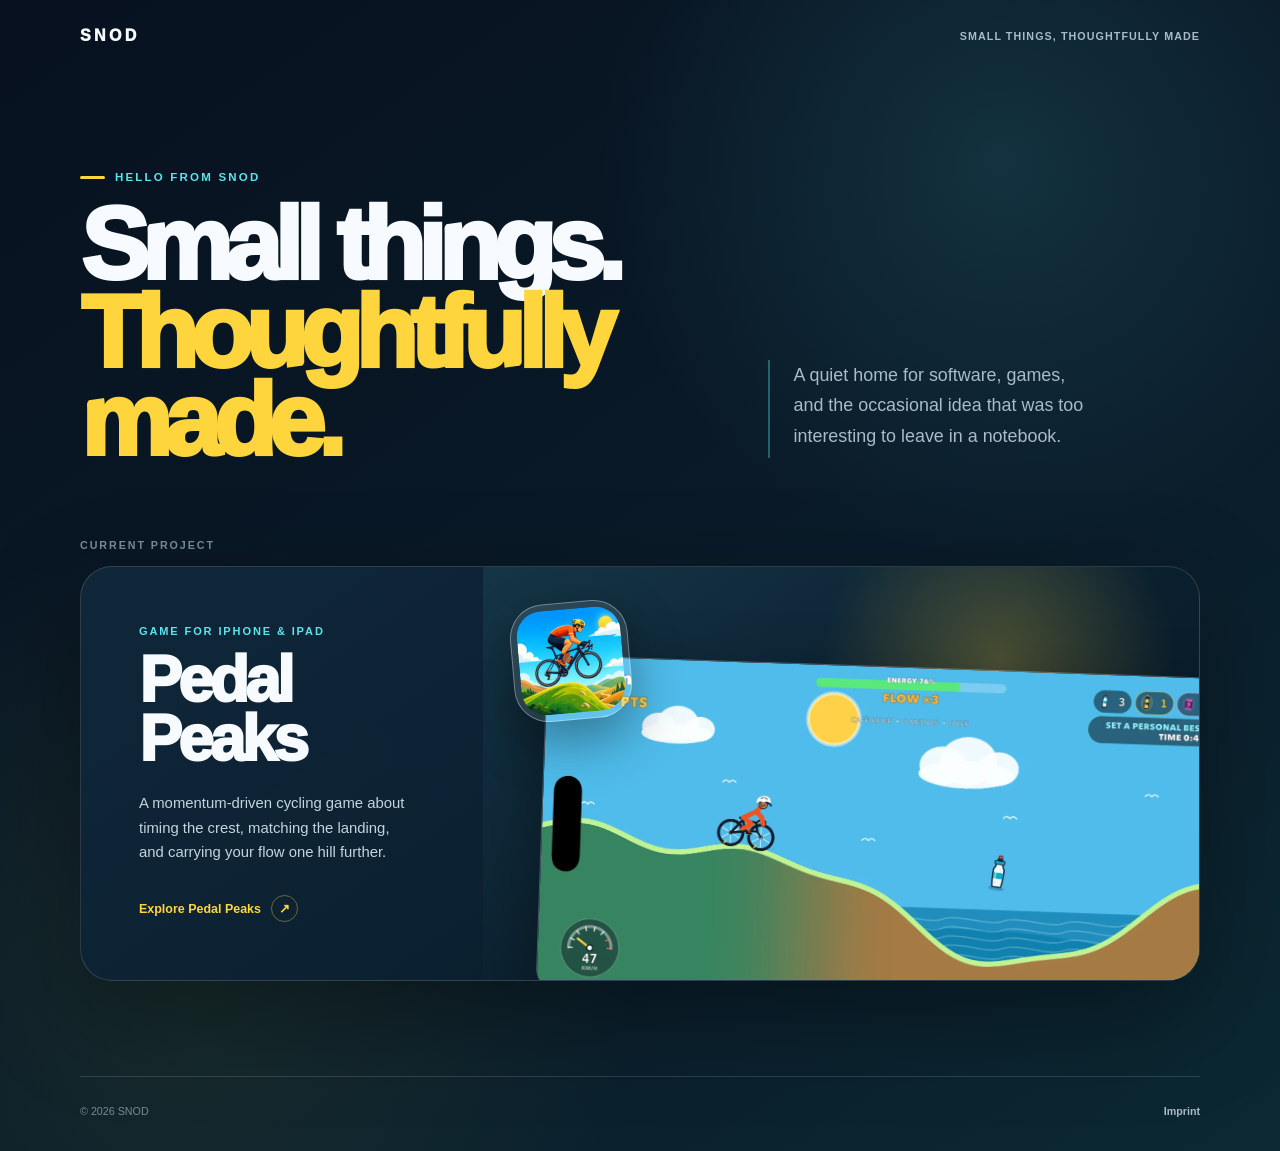
==== index.html @ 21631a04 "adds root" ====
<!doctype html>
<html lang="en">
<head>
  <meta charset="utf-8">
  <meta name="viewport" content="width=device-width, initial-scale=1">
  <meta name="theme-color" content="#07111f">
  <meta name="description" content="SNOD — small, thoughtfully made software and games.">
  <meta property="og:type" content="website">
  <meta property="og:title" content="SNOD">
  <meta property="og:description" content="Small things, thoughtfully made.">
  <meta property="og:url" content="https://hosting.snod.net/">
  <link rel="canonical" href="https://hosting.snod.net/">
  <link rel="icon" href="/pedalpeaks/assets/apple-touch-icon.png">
  <title>SNOD — Small things, thoughtfully made</title>
  <style>
    :root {
      color-scheme: dark;
      --ink: #07111f;
      --ink-soft: #0b1d2c;
      --panel: #10283b;
      --text: #f7fbff;
      --muted: #a8bbc8;
      --cyan: #59e5ea;
      --yellow: #ffd53d;
      --lime: #b8ef52;
      --line: rgba(255,255,255,.14);
      --content: 1120px;
    }

    * { box-sizing: border-box; }
    html { min-height: 100%; background: var(--ink); }
    body {
      min-height: 100vh;
      margin: 0;
      overflow-x: hidden;
      color: var(--text);
      font-family: "Avenir Next", Avenir, -apple-system, BlinkMacSystemFont, "Segoe UI", sans-serif;
      background:
        radial-gradient(circle at 78% 14%, rgba(89,229,234,.12), transparent 25rem),
        radial-gradient(circle at 15% 85%, rgba(184,239,82,.08), transparent 28rem),
        linear-gradient(145deg, #07111f, #0a1c2a 62%, #0b2933);
    }

    img { display: block; max-width: 100%; height: auto; }
    a { color: inherit; }

    .skip-link {
      position: fixed;
      top: 10px;
      left: 10px;
      z-index: 20;
      padding: 9px 13px;
      border-radius: 10px;
      color: var(--ink);
      background: var(--cyan);
      font-weight: 850;
      transform: translateY(-160%);
    }
    .skip-link:focus { transform: translateY(0); }

    header {
      display: flex;
      align-items: center;
      justify-content: space-between;
      width: min(calc(100% - 42px), var(--content));
      margin: 0 auto;
      padding: 27px 0;
    }

    .wordmark {
      color: var(--text);
      font-size: 1rem;
      font-weight: 950;
      letter-spacing: .21em;
      text-decoration: none;
    }

    header span {
      color: var(--muted);
      font-size: .67rem;
      font-weight: 750;
      letter-spacing: .1em;
      text-transform: uppercase;
    }

    main {
      width: min(calc(100% - 42px), var(--content));
      margin: 0 auto;
      padding: clamp(65px, 11vh, 118px) 0 95px;
    }

    .intro {
      display: grid;
      grid-template-columns: minmax(0, 1.15fr) minmax(230px, .85fr);
      gap: clamp(40px, 8vw, 120px);
      align-items: end;
      margin-bottom: 74px;
    }

    .intro > * { min-width: 0; }

    .eyebrow {
      display: flex;
      align-items: center;
      gap: 10px;
      margin: 0 0 18px;
      color: var(--cyan);
      font-size: .72rem;
      font-weight: 900;
      letter-spacing: .19em;
      text-transform: uppercase;
    }

    .eyebrow::before {
      width: 25px;
      height: 3px;
      border-radius: 3px;
      background: var(--yellow);
      content: "";
    }

    h1, h2, p { text-wrap: balance; }
    h1 {
      max-width: 750px;
      margin: 0;
      font-size: clamp(3.5rem, 8vw, 7.8rem);
      font-weight: 950;
      letter-spacing: -.075em;
      line-height: .86;
    }

    h1 em { color: var(--yellow); font-style: normal; }

    .intro-copy {
      max-width: 370px;
      margin: 0 0 7px;
      padding: 0 0 7px 24px;
      border-left: 2px solid rgba(89,229,234,.35);
      color: var(--muted);
      font-size: clamp(.96rem, 1.8vw, 1.12rem);
      line-height: 1.7;
    }

    .project-label {
      margin: 0 0 15px;
      color: rgba(168,187,200,.72);
      font-size: .67rem;
      font-weight: 850;
      letter-spacing: .18em;
      text-transform: uppercase;
    }

    .project-card {
      position: relative;
      isolation: isolate;
      display: grid;
      grid-template-columns: minmax(250px, .72fr) minmax(0, 1.28fr);
      min-height: 390px;
      overflow: hidden;
      border: 1px solid var(--line);
      border-radius: 32px;
      background: linear-gradient(145deg, rgba(16,40,59,.98), rgba(8,26,39,.96));
      box-shadow: 0 35px 100px rgba(0,0,0,.34);
      text-decoration: none;
      transition: transform .22s ease, border-color .22s ease, box-shadow .22s ease;
    }

    .project-card:hover,
    .project-card:focus-visible {
      border-color: rgba(89,229,234,.64);
      box-shadow: 0 42px 115px rgba(0,0,0,.43), 0 0 0 4px rgba(89,229,234,.1);
      transform: translateY(-5px);
    }

    .project-copy {
      position: relative;
      z-index: 3;
      display: flex;
      flex-direction: column;
      justify-content: center;
      padding: clamp(30px, 5vw, 58px);
    }

    .project-type {
      margin: 0 0 14px;
      color: var(--cyan);
      font-size: .69rem;
      font-weight: 900;
      letter-spacing: .17em;
      text-transform: uppercase;
    }

    h2 {
      margin: 0;
      font-size: clamp(2.4rem, 5vw, 5rem);
      font-weight: 950;
      letter-spacing: -.06em;
      line-height: .92;
    }

    .project-copy > p:not(.project-type) {
      max-width: 390px;
      margin: 22px 0 0;
      color: #c3d4de;
      font-size: .93rem;
      line-height: 1.66;
    }

    .project-action {
      display: inline-flex;
      align-items: center;
      gap: 10px;
      margin-top: 30px;
      color: var(--yellow);
      font-size: .78rem;
      font-weight: 900;
    }

    .project-action b {
      display: grid;
      place-items: center;
      width: 27px;
      height: 27px;
      border: 1px solid rgba(255,213,61,.38);
      border-radius: 50%;
      font-size: .8rem;
    }

    .project-visual {
      position: relative;
      min-height: 390px;
      overflow: hidden;
      background:
        radial-gradient(circle at 72% 23%, rgba(255,213,61,.26), transparent 11rem),
        linear-gradient(145deg, rgba(89,229,234,.09), transparent 55%);
    }

    .app-icon {
      position: absolute;
      top: 35px;
      left: 4%;
      z-index: 4;
      width: 118px;
      padding: 6px;
      border: 1px solid rgba(255,255,255,.34);
      border-radius: 29%;
      background: rgba(255,255,255,.1);
      box-shadow: 0 22px 50px rgba(0,0,0,.35);
      transform: rotate(-5deg);
    }

    .app-icon img { border-radius: 24%; }

    .game-shot {
      position: absolute;
      top: 100px;
      right: -10%;
      left: 8%;
      overflow: hidden;
      border: 1px solid rgba(255,255,255,.24);
      border-radius: 23px;
      box-shadow: 0 28px 70px rgba(0,0,0,.38);
      transform: rotate(2deg);
    }

    .game-shot img { width: 100%; aspect-ratio: 2.17 / 1; object-fit: cover; }

    .project-card::after {
      position: absolute;
      z-index: -1;
      right: -6%;
      bottom: -125px;
      width: 63%;
      height: 245px;
      border-radius: 50% 50% 0 0;
      background: var(--lime);
      content: "";
      transform: rotate(-4deg);
    }

    footer {
      display: flex;
      align-items: center;
      justify-content: space-between;
      gap: 24px;
      width: min(calc(100% - 42px), var(--content));
      margin: 0 auto;
      padding: 28px 0 34px;
      border-top: 1px solid var(--line);
      color: rgba(168,187,200,.68);
      font-size: .67rem;
    }

    footer p { margin: 0; }
    footer a { color: var(--muted); font-weight: 750; text-decoration: none; }
    footer a:hover { color: var(--cyan); }
    :focus-visible { outline: 3px solid var(--yellow); outline-offset: 5px; }

    @media (max-width: 800px) {
      main { padding-top: 55px; }
      .intro { grid-template-columns: 1fr; gap: 32px; margin-bottom: 52px; }
      .intro-copy { max-width: 560px; }
      .project-card { grid-template-columns: 1fr; }
      .project-visual { min-height: 330px; }
      .project-copy { padding-bottom: 20px; }
    }

    @media (max-width: 520px) {
      header, main, footer { width: min(calc(100% - 30px), var(--content)); }
      header span { display: none; }
      h1 { font-size: clamp(3.15rem, 15vw, 4.5rem); }
      .intro-copy { padding-left: 17px; }
      .project-card { border-radius: 24px; }
      .project-copy { padding: 30px 25px 17px; }
      .project-visual { min-height: 270px; }
      .app-icon { top: 23px; width: 82px; }
      .game-shot { top: 68px; left: 5%; border-radius: 15px; }
      footer { align-items: flex-start; flex-direction: column; gap: 9px; }
    }

    @media (prefers-reduced-motion: reduce) {
      *, *::before, *::after { transition-duration: .01ms !important; }
    }
  </style>
</head>
<body>
  <a class="skip-link" href="#projects">Skip to projects</a>
  <header>
    <a class="wordmark" href="/">SNOD</a>
    <span>Small things, thoughtfully made</span>
  </header>

  <main>
    <section class="intro" aria-labelledby="page-title">
      <div>
        <p class="eyebrow">Hello from SNOD</p>
        <h1 id="page-title">Small things.<br><em>Thoughtfully made.</em></h1>
      </div>
      <p class="intro-copy">A quiet home for software, games, and the occasional idea that was too interesting to leave in a notebook.</p>
    </section>

    <section id="projects" aria-labelledby="projects-label">
      <p class="project-label" id="projects-label">Current project</p>
      <a class="project-card" href="/pedalpeaks/" aria-label="Explore the Pedal Peaks website">
        <div class="project-copy">
          <p class="project-type">Game for iPhone &amp; iPad</p>
          <h2>Pedal<br>Peaks</h2>
          <p>A momentum-driven cycling game about timing the crest, matching the landing, and carrying your flow one hill further.</p>
          <span class="project-action">Explore Pedal Peaks <b aria-hidden="true">↗</b></span>
        </div>
        <div class="project-visual" aria-hidden="true">
          <div class="app-icon"><img src="/pedalpeaks/assets/app-icon.webp" alt=""></div>
          <div class="game-shot"><img src="/pedalpeaks/assets/coastal-rollers.webp" alt=""></div>
        </div>
      </a>
    </section>
  </main>

  <footer>
    <p>© 2026 SNOD</p>
    <a href="/pedalpeaks/imprint.html">Imprint</a>
  </footer>
</body>
</html>
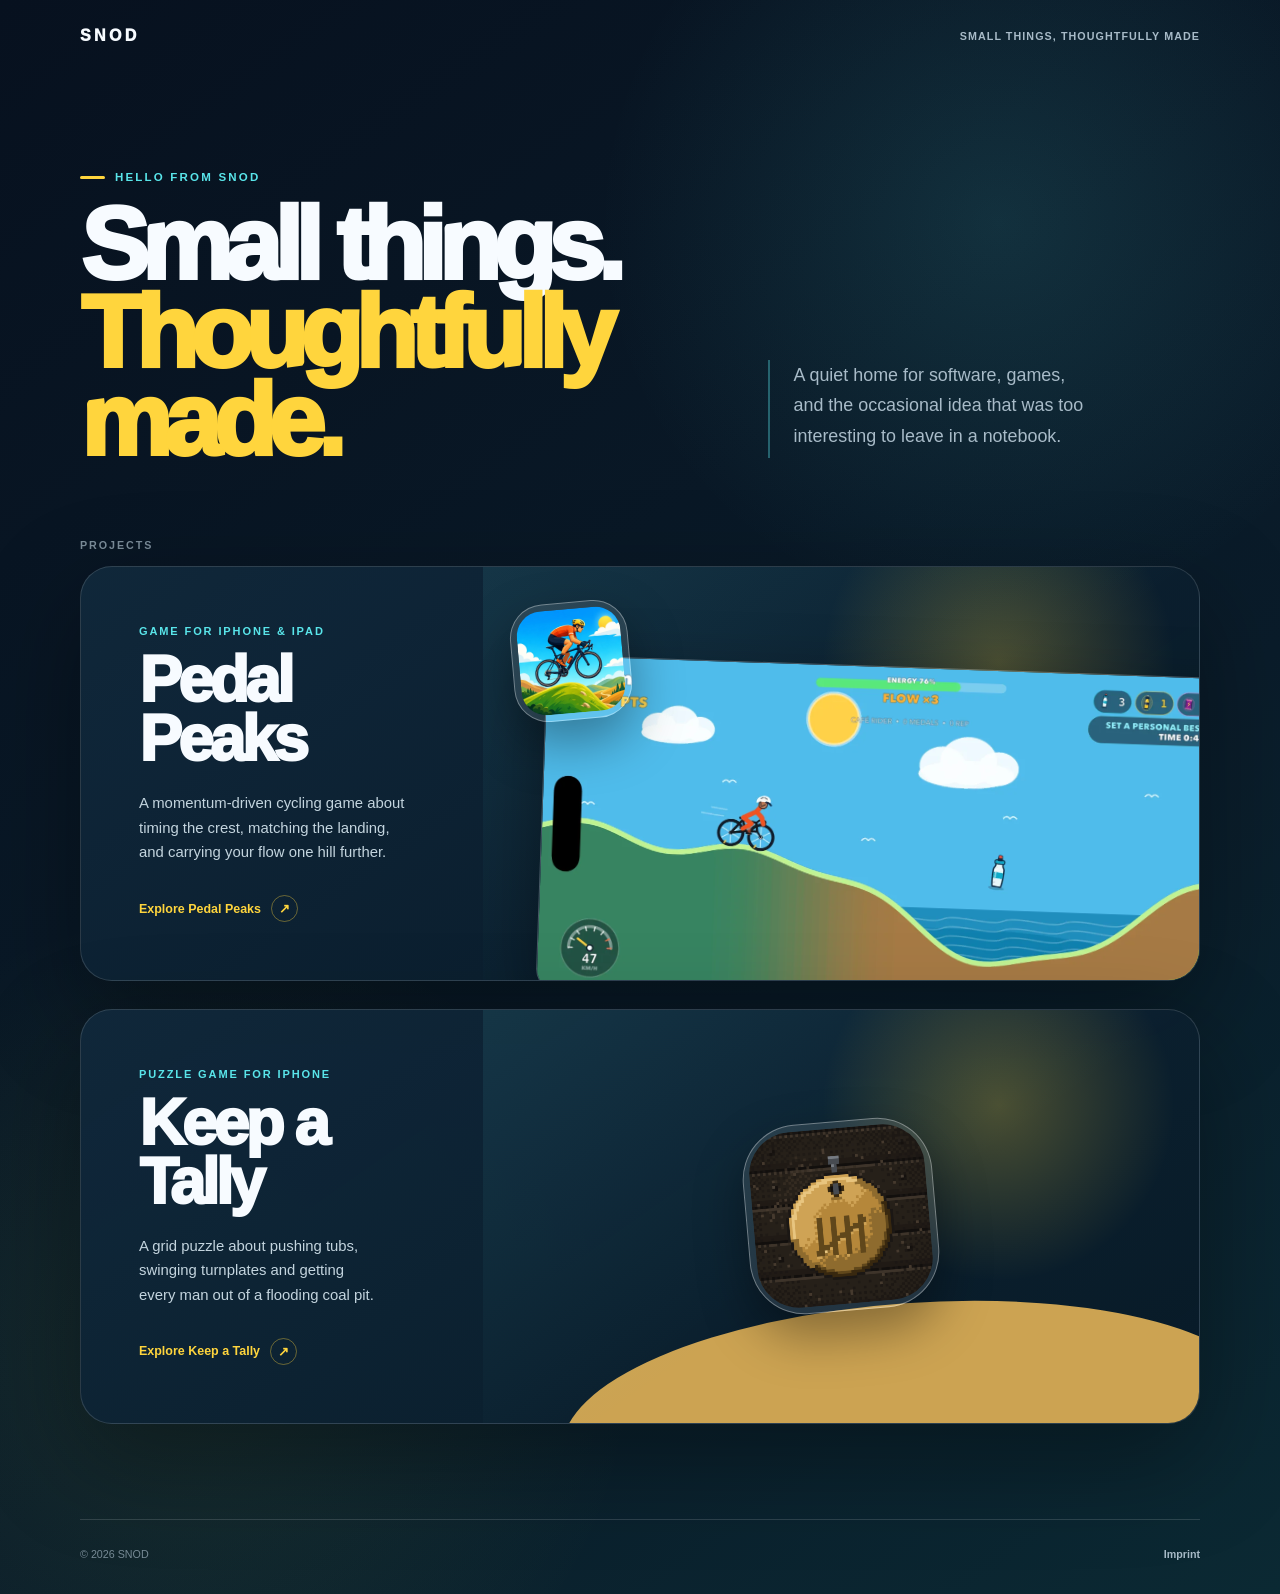
==== commit f91b0d66: "Add Keep a Tally pages: landing, privacy, support, terms, licences, imprint Co-Authored-By: Claude S" ====
--- a/index.html
+++ b/index.html
@@ -278,6 +278,11 @@
       transform: rotate(-4deg);
     }
 
+
+    .project-card + .project-card { margin-top: 28px; }
+    .project-card-tally::after { background: #cca352; }
+    .app-icon-large { top: 50%; left: 50%; width: 190px; margin: -95px 0 0 -95px; }
+
     footer {
       display: flex;
       align-items: center;
@@ -340,7 +345,7 @@
     </section>
 
     <section id="projects" aria-labelledby="projects-label">
-      <p class="project-label" id="projects-label">Current project</p>
+      <p class="project-label" id="projects-label">Projects</p>
       <a class="project-card" href="/pedalpeaks/" aria-label="Explore the Pedal Peaks website">
         <div class="project-copy">
           <p class="project-type">Game for iPhone &amp; iPad</p>
@@ -353,6 +358,17 @@
           <div class="game-shot"><img src="/pedalpeaks/assets/coastal-rollers.webp" alt=""></div>
         </div>
       </a>
+      <a class="project-card project-card-tally" href="/tally/" aria-label="Explore the Keep a Tally website">
+        <div class="project-copy">
+          <p class="project-type">Puzzle game for iPhone</p>
+          <h2>Keep a<br>Tally</h2>
+          <p>A grid puzzle about pushing tubs, swinging turnplates and getting every man out of a flooding coal pit.</p>
+          <span class="project-action">Explore Keep a Tally <b aria-hidden="true">↗</b></span>
+        </div>
+        <div class="project-visual" aria-hidden="true">
+          <div class="app-icon app-icon-large"><img src="/tally/assets/app-icon.png" alt=""></div>
+        </div>
+      </a>
     </section>
   </main>
 
